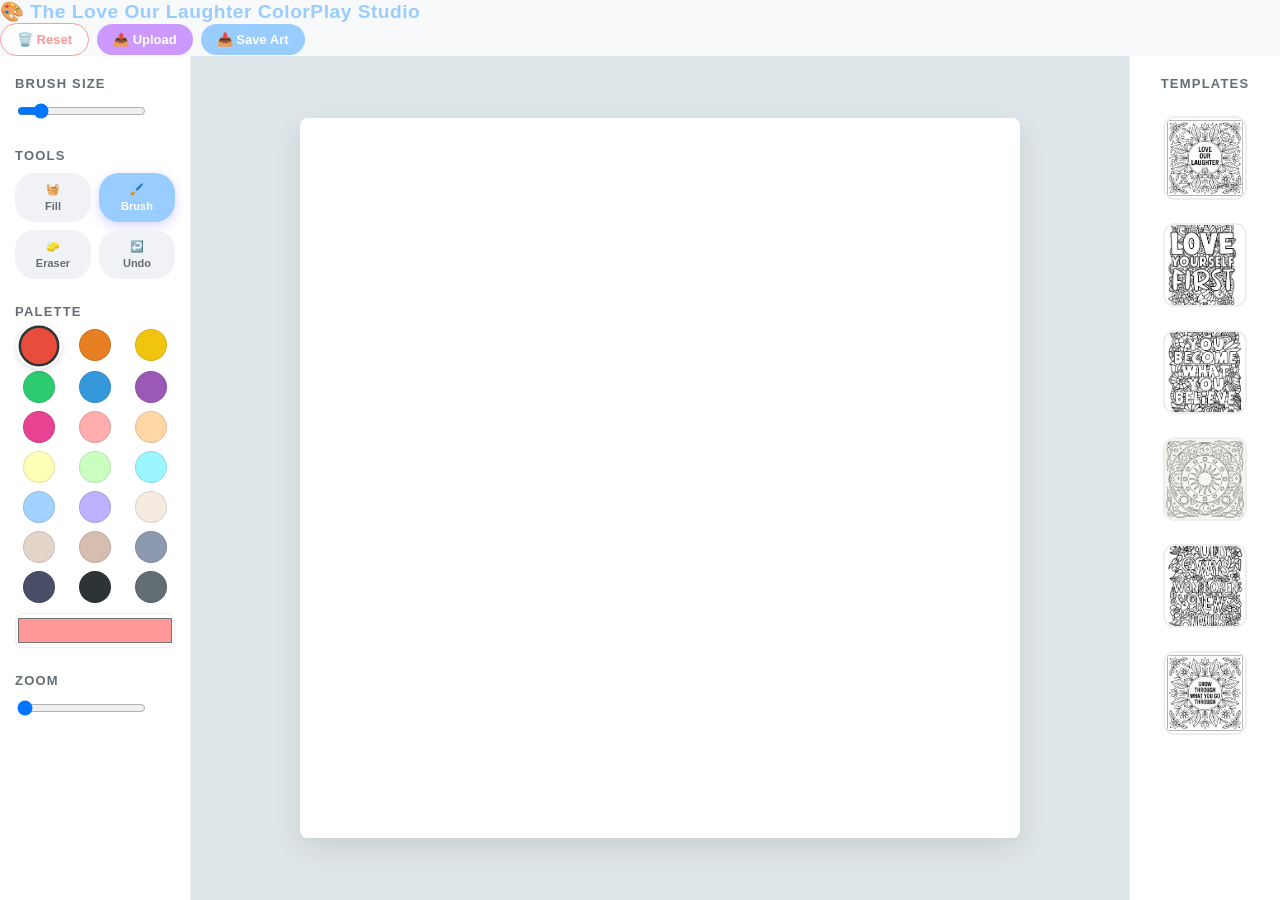
==== index.html @ bc1861d8 "Rename colourplay.html to index.html" ====
<!DOCTYPE html>
<html lang="en">
<head>
    <meta charset="UTF-8">
    <meta name="viewport" content="width=device-width, initial-scale=1.0">
    <title>ColourPlay Studio | A Quiet Little Colouring Corner</title>
    <style>
        :root { 
            /* Main Branding */
            --primary: #99ccff; /* Very light blue */
            --accent: #cc99ff;  /* Very light violet */
            --bg: #f7f9fb;      /* Light grayish blue */
                   
            /* UI Surfaces */
            --surface: #ffffff; /* White */
            --border: #eeeeee; /* Very light gray */
        
            /* Text Hierarchy */
            --text-main: #2d3436; /* Dark Charcoal */
            --text-muted: #636e72; /* Mid Charcoal */
            --text-light: #b2bec3; /* Grey */
        
            /* Functional */
            --success: #99ccff; /* Very Light Blue */
            --danger: #ff9999;  /* Light Salmon Pink */ 
            --warning: #ffcc99;   /* Very Light Orange */
        }

        /* OVERLAY STYLES */
        .overlay {
            position: fixed;
            top: 0;
            left: 0;
            width: 100%;
            height: 100%;
            background: rgba(247, 249, 251, 0.98); /* Matches your --bg color but mostly solid */
            display: flex;
            justify-content: center;
            align-items: center;
            z-index: 2000; /* High z-index to stay on top */
            transition: opacity 0.5s ease;
        }
        
        .overlay-content {
            text-align: center;
            max-width: 600px;
            padding: 40px;
        }
        
        .overlay h1 {
            font-family: 'Georgia', serif;
            font-size: 3rem;
            color: #2d3436;
            margin: 20px 0;
            font-weight: 400;
        }
        
        .italic-text {
            font-style: italic;
            color: #e77f67; /* The salmon/red color from your screenshot */
        }
        
        .subtitle {
            letter-spacing: 3px;
            font-size: 12px;
            color: var(--text-light);
        }
        
        .description {
            color: var(--text-muted);
            line-height: 1.6;
            margin-bottom: 30px;
        }
        
        .btn-start {
            background: #2d3436;
            color: white;
            padding: 15px 40px;
            border-radius: 30px;
            font-size: 16px;
            border: none;
            cursor: pointer;
            transition: transform 0.2s;
        }
        
        .btn-start:hover {
            transform: scale(1.05);
        }

        body { 
            font-family: 'Segoe UI', Tahoma, Geneva, Verdana, sans-serif; 
            background: var(--bg); 
            margin: 0; 
            height: 100vh; 
            display: flex; 
            flex-direction: column; 
            overflow: hidden; 
            color: var(--text-main);
        }

        /* OVERLAY */
        <div id="welcome-overlay" class="overlay">
            <div class="overlay-content">
                <p class="subtitle">A QUIET LITTLE COLOURING BOOK</p>
                <h1>Colour your way <br><span class="italic-text">in the margins</span> of the day.</h1>
                <p class="description">Upload line art, pick up a brush, and make something small and beautiful. No downloads, no clutter — just the page and the colours.</p>
                <button class="btn-start" onclick="closeOverlay()">Get started</button>
            </div>
        </div>
        
        /* HEADER */
        .top-header { 
            width: 100%; 
            background: var(--surface); 
            border-bottom: 1px solid var(--border); 
            padding: 10px 25px; 
            box-shadow: 0 2px 10px rgba(0,0,0,0.05); 
            display: flex; 
            justify-content: space-between; 
            align-items: center;
            z-index: 10;
            box-sizing: border-box;
        }
        .header-logo { font-weight: 600; color: var(--primary); font-size: 1.2rem; letter-spacing: 0.5px; }

        /* MAIN LAYOUT */
        .main-container { display: flex; flex: 1; overflow: hidden; }

        /* SIDEBARS */
        .sidebar {
            width: 160px; /* Slightly wider to accommodate button text */
            background: var(--surface);
            border-right: 1px solid var(--border);
            display: flex;
            flex-direction: column;
            padding: 20px 15px;
            gap: 25px;
            overflow-y: auto;
        }

        .right-sidebar {
            width: 130px;
            background: var(--surface);
            border-left: 1px solid var(--border);
            display: flex;
            flex-direction: column;
            padding: 20px 10px;
            gap: 15px;
            align-items: center;
            overflow-y: auto;
        }

        /* PALETTE GRID */
        #palette { 
            display: grid; 
            grid-template-columns: repeat(3, 1fr); 
            gap: 8px; 
            justify-items: center; 
            margin: 10px 0;
        }
        
        .swatch { 
            width: 30px; 
            height: 30px; 
            border-radius: 50%; 
            cursor: pointer; 
            border: 1px solid rgba(0,0,0,0.1);
            transition: all 0.2s ease;
        }
        
        .swatch:hover { transform: scale(1.1); }
        .swatch.active { 
            transform: scale(1.2); 
            border: 2px solid var(--text-main);
            box-shadow: 0 0 0 2px white, 0 2px 8px rgba(0,0,0,0.2);
        }
        
        /* CANVAS AREA */
        .canvas-area {
            flex: 1;
            display: flex;
            align-items: center;
            justify-content: center;
            padding: 20px;
            background: #dfe6e9;
            overflow: auto;
        }
        .canvas-container { 
            background: white; 
            border-radius: 8px; 
            box-shadow: 0 10px 30px rgba(0,0,0,0.1); 
            line-height: 0;
        }
        canvas { 
            max-width: 100%; 
            max-height: 80vh; 
            border-radius: 8px; 
            touch-action: none;
            cursor: crosshair;
        }

        /* BUTTON STYLING */
        .btn-group { display: flex; gap: 8px; align-items: center; }

        button { 
            padding: 8px 16px; 
            border-radius: 20px; 
            border: none; 
            background: #f1f2f6; 
            cursor: pointer; 
            font-weight: 600; 
            font-size: 13px;
            color: var(--text-muted);
            transition: all 0.2s ease;
            display: flex;
            align-items: center;
            justify-content: center;
            gap: 5px;
        }
        button:hover { background: #e1e2e6; transform: translateY(-1px); }
        
        .sidebar button { 
            width: 100%; 
            padding: 10px 5px; 
            display: flex; 
            flex-direction: column; /* Stack emoji over text */
            align-items: center; 
            gap: 4px;
            font-size: 11px; /* Slightly smaller text for the grid */
        }
        
        /* Make the Undo button span both columns if you want it wider, 
           or leave it as is to keep it small! */
        .btn-undo { grid-column: span 1; }

        .tool-active { 
            background: var(--primary) !important; 
            color: white !important; 
            box-shadow: 0 4px 12px rgba(163, 153, 255, 0.4); /* Matches your Lavender-Blue */
        }
        
        .btn-save { background: var(--success); color: white; }
        .btn-upload { background: var(--accent); color: white; }
        .btn-reset { 
            background: #fff; 
            color: var(--danger); 
            border: 1px solid var(--danger); 
        }

        .btn-reset:hover { 
            background: var(--danger); 
            color: white; 
        }

        /* GALLERY */
        /* Updated Labels for better readability */
        .slider-label, .gallery-title { 
            font-size: 13px; /* Increased from 11px */
            font-weight: 700; 
            color: var(--text-muted); /* Using a slightly darker gray for better contrast */
            text-transform: uppercase; 
            letter-spacing: 1.2px; 
            margin-bottom: 10px; 
            display: block; 
        }

        /* GALLERY ITEM STYLING */
        .gallery-item { 
            width: 80px;      /* Slightly smaller to fit the sidebar better */
            height: 80px; 
            border-radius: 12px; 
            cursor: pointer; 
            border: 2px solid var(--border); 
            object-fit: cover;
            background: white;
            transition: all 0.3s ease;
            margin-bottom: 8px; /* Spacing so they don't touch */
        }
        
        .gallery-item:hover { 
            border-color: var(--primary); 
            transform: scale(1.08); 
            box-shadow: 0 4px 12px rgba(0,0,0,0.1);
        }
        
        /* Updated Tool Grid */
        .tool-grid { 
            display: grid; 
            grid-template-columns: repeat(2, 1fr); 
            gap: 8px; 
            width: 100%; 
        }
    </style>
</head>
<body>

    <div class="top-header">
        <div class="header-logo">🎨 The Love Our Laughter ColorPlay Studio</div>
        <div class="btn-group">
            <button class="btn-reset" onclick="resetCanvas()">🗑️ Reset</button>
            <input type="file" id="upload" accept="image/*" style="display:none">
            <button class="btn-upload" onclick="document.getElementById('upload').click()">📤 Upload</button>
            <button class="btn-save" onclick="downloadImage()">📥 Save Art</button>
        </div>
    </div>

    <div class="main-container">
        <div class="sidebar">
            <div class="tool-section">
                <span class="slider-label">Brush Size</span>
                <input type="range" id="brushSize" min="1" max="50" value="8">
            </div>
            
            <div class="tool-section">
                <span class="slider-label">Tools</span>
                <div class="tool-grid">
                    <button id="btn-fill" onclick="setTool('fill')"><span>🧺</span> Fill</button>
                    <button id="btn-brush" class="tool-active" onclick="setTool('brush')"><span>🖌️</span> Brush</button>
                    <button id="btn-erase" onclick="setTool('erase')"><span>🧽</span> Eraser</button>
                    <button class="btn-undo" onclick="undo()"><span>↩️</span> Undo</button>
                </div>
            </div>
            
            <div class="tool-section">
                <span class="slider-label">Palette</span>
                <div id="palette"></div>
                <input type="color" id="customColor" value="#ff9999" style="width:100%; height:35px; border-radius:8px; border:1px solid var(--border); background:none; cursor:pointer; padding: 0;">
            </div>

                    <div class="tool-section">
            <span class="slider-label">Zoom</span>
            <input type="range" id="zoomLevel" min="1" max="4" step="0.1" value="1">
        </div>
            
        </div>



        <div class="canvas-area">
            <div class="canvas-container">
                <canvas id="paintCanvas" width="800" height="800"></canvas>
            </div>
        </div>

        <div class="right-sidebar">
            <div class="gallery-title">Templates</div>
            <img class="gallery-item" src="images/LOL.PNG" onclick="loadTemplate(this.src)" alt="Template">
            <img class="gallery-item" src="images/LoveYourself.png" onclick="loadTemplate(this.src)" alt="Template">
            <img class="gallery-item" src="images/Believe.png" onclick="loadTemplate(this.src)" alt="Template">
            <img class="gallery-item" src="images/Celestial.PNG" onclick="loadTemplate(this.src)" alt="Template">
            <img class="gallery-item" src="images/OldWays.png" onclick="loadTemplate(this.src)" alt="Template">
            <img class="gallery-item" src="images/Grow.PNG" onclick="loadTemplate(this.src)" alt="Template">
        </div>
    </div>

    <script>

        function closeOverlay() {
        const overlay = document.getElementById('welcome-overlay');
        overlay.style.opacity = '0';
        setTimeout(() => {
            overlay.style.display = 'none';
        }, 500); // Waits for the fade-out transition to finish
        }
        
        const canvas = document.getElementById('paintCanvas');
        const ctx = canvas.getContext('2d', { willReadFrequently: true });
        const brushSlider = document.getElementById('brushSize');
        
        let currentColor = '#e74c3c';
        let currentTool = 'brush';
        let history = [];
        let isDrawing = false;

        // Initialize Canvas
        ctx.fillStyle = 'white';
        ctx.fillRect(0, 0, canvas.width, canvas.height);

        const colors = [
            '#e74c3c', '#e67e22', '#f1c40f', '#2ecc71', '#3498db', '#9b59b6', '#e84393',
            '#ffadad', '#ffd6a5', '#fdffb6', '#caffbf', '#9bf6ff', '#a2d2ff', '#bdb2ff',
            '#f5ebe0', '#e3d5ca', '#d5bdaf', '#8d99ae', '#4a4e69', '#2d3436', '#636e72'
        ];
        
        const palette = document.getElementById('palette');
        colors.forEach(c => {
            const div = document.createElement('div');
            div.className = 'swatch' + (c === currentColor ? ' active' : '');
            div.style.backgroundColor = c;
            div.onclick = () => selectColor(c, div);
            palette.appendChild(div);
        });

        const zoomSlider = document.getElementById('zoomLevel');
zoomSlider.oninput = (e) => {
    const scale = e.target.value;
    canvas.style.transformOrigin = '0 0'; // Zoom from top-left
    canvas.style.transform = `scale(${scale})`;
    
    // Adjust the container to handle the new "visual" size
    canvas.parentElement.style.width = (canvas.width * scale) + 'px';
    canvas.parentElement.style.height = (canvas.height * scale) + 'px';
};

        function selectColor(color, element) {
            currentColor = color;
            document.querySelectorAll('.swatch').forEach(s => s.classList.remove('active'));
            if(element) element.classList.add('active');
            document.getElementById('customColor').value = color;
        }

        document.getElementById('customColor').oninput = (e) => selectColor(e.target.value);

        function setTool(tool) {
            currentTool = tool;
            document.querySelectorAll('.tool-section button').forEach(b => b.classList.remove('tool-active'));
            document.getElementById(`btn-${tool}`).classList.add('tool-active');
            
            if(tool === 'erase') canvas.style.cursor = 'help';
            else if(tool === 'fill') canvas.style.cursor = 'cell';
            else canvas.style.cursor = 'crosshair';
        }

        function saveState() {
            if (history.length > 15) history.shift();
            history.push(ctx.getImageData(0, 0, canvas.width, canvas.height));
        }

        function undo() {
            if (history.length > 0) {
                ctx.putImageData(history.pop(), 0, 0);
            }
        }

        function resetCanvas() {
            // This pops up a standard browser warning box
            const confirmReset = confirm("Are you sure you want to clear your masterpiece? This cannot be undone!");
            
            if (confirmReset) {
                saveState(); // Keeps a backup in your undo history just in case!
                ctx.fillStyle = 'white';
                ctx.fillRect(0, 0, canvas.width, canvas.height);
            }
        }
        function getMousePos(e) {
            const rect = canvas.getBoundingClientRect();
            const clientX = e.touches ? e.touches[0].clientX : e.clientX;
            const clientY = e.touches ? e.touches[0].clientY : e.clientY;
            return {
                x: (clientX - rect.left) * (canvas.width / rect.width),
                y: (clientY - rect.top) * (canvas.height / rect.height)
            };
        }

        function startDrawing(e) {
            saveState();
            const pos = getMousePos(e);
            if (currentTool === 'fill') {
                floodFill(Math.floor(pos.x), Math.floor(pos.y), currentColor);
            } else {
                isDrawing = true;
                draw(e);
            }
        }

        function draw(e) {
            if (!isDrawing) return;
            const pos = getMousePos(e);
            ctx.lineWidth = brushSlider.value;
            ctx.lineCap = 'round';
            ctx.lineJoin = 'round';

            if (currentTool === 'erase') {
                ctx.globalCompositeOperation = 'destination-out';
            } else {
                ctx.globalCompositeOperation = 'source-over'; // Changed to source-over for cleaner colors
                ctx.strokeStyle = currentColor;
            }

            ctx.lineTo(pos.x, pos.y);
            ctx.stroke();
            ctx.beginPath();
            ctx.moveTo(pos.x, pos.y);
        }

        function stopDrawing() {
            isDrawing = false;
            ctx.beginPath();
        }

        canvas.addEventListener('mousedown', startDrawing);
        canvas.addEventListener('mousemove', draw);
        window.addEventListener('mouseup', stopDrawing);
        canvas.addEventListener('touchstart', (e) => { e.preventDefault(); startDrawing(e); });
        canvas.addEventListener('touchmove', (e) => { e.preventDefault(); draw(e); });
        canvas.addEventListener('touchend', stopDrawing);

        function loadTemplate(src) {
            saveState();
            const img = new Image();
            img.crossOrigin = "anonymous"; 
            img.onload = () => {
                ctx.globalCompositeOperation = 'source-over';
                const ratio = Math.min(canvas.width / img.width, canvas.height / img.height);
                const x = (canvas.width - img.width * ratio) / 2;
                const y = (canvas.height - img.height * ratio) / 2;
                ctx.clearRect(0, 0, canvas.width, canvas.height);
                ctx.fillStyle = 'white';
                ctx.fillRect(0,0, canvas.width, canvas.height);
                ctx.drawImage(img, x, y, img.width * ratio, img.height * ratio);
            };
            img.src = src;
        }

        function floodFill(startX, startY, fillHex) {
            const imageData = ctx.getImageData(0, 0, canvas.width, canvas.height);
            const width = imageData.width;
            const height = imageData.height;
            const data = imageData.data;
            const fillColor = hexToRgb(fillHex);
            const targetColor = getPixel(imageData, startX, startY);
            if (colorsMatch(targetColor, [fillColor.r, fillColor.g, fillColor.b, 255], 2)) return;
            const stack = [[startX, startY]];
            const visited = new Uint8Array(width * height);
            while (stack.length > 0) {
                const [x, y] = stack.pop();
                if (x < 0 || x >= width || y < 0 || y >= height) continue;
                const pos = y * width + x;
                if (visited[pos]) continue;
                if (colorsMatch(getPixel(imageData, x, y), targetColor, 80)) {
                    const offset = pos * 4;
                    data[offset] = fillColor.r;
                    data[offset + 1] = fillColor.g;
                    data[offset + 2] = fillColor.b;
                    data[offset + 3] = 255;
                    visited[pos] = 1;
                    stack.push([x + 1, y], [x - 1, y], [x, y + 1], [x, y - 1]);
                }
            }
            ctx.putImageData(imageData, 0, 0);
        }

        function getPixel(imageData, x, y) {
            const index = (y * imageData.width + x) * 4;
            return [imageData.data[index], imageData.data[index + 1], imageData.data[index + 2], imageData.data[index + 3]];
        }

        function colorsMatch(c1, c2, tolerance) {
            return Math.abs(c1[0] - c2[0]) <= tolerance && Math.abs(c1[1] - c2[1]) <= tolerance && Math.abs(c1[2] - c2[2]) <= tolerance;
        }

        function hexToRgb(hex) {
            const result = /^#?([a-f\d]{2})([a-f\d]{2})([a-f\d]{2})$/i.exec(hex);
            return result ? { r: parseInt(result[1], 16), g: parseInt(result[2], 16), b: parseInt(result[3], 16) } : null;
        }

        function downloadImage() {
            const link = document.createElement('a');
            link.download = 'my-masterpiece.png';
            link.href = canvas.toDataURL('image/png');
            link.click();
        }
    </script>
</body>
</html>
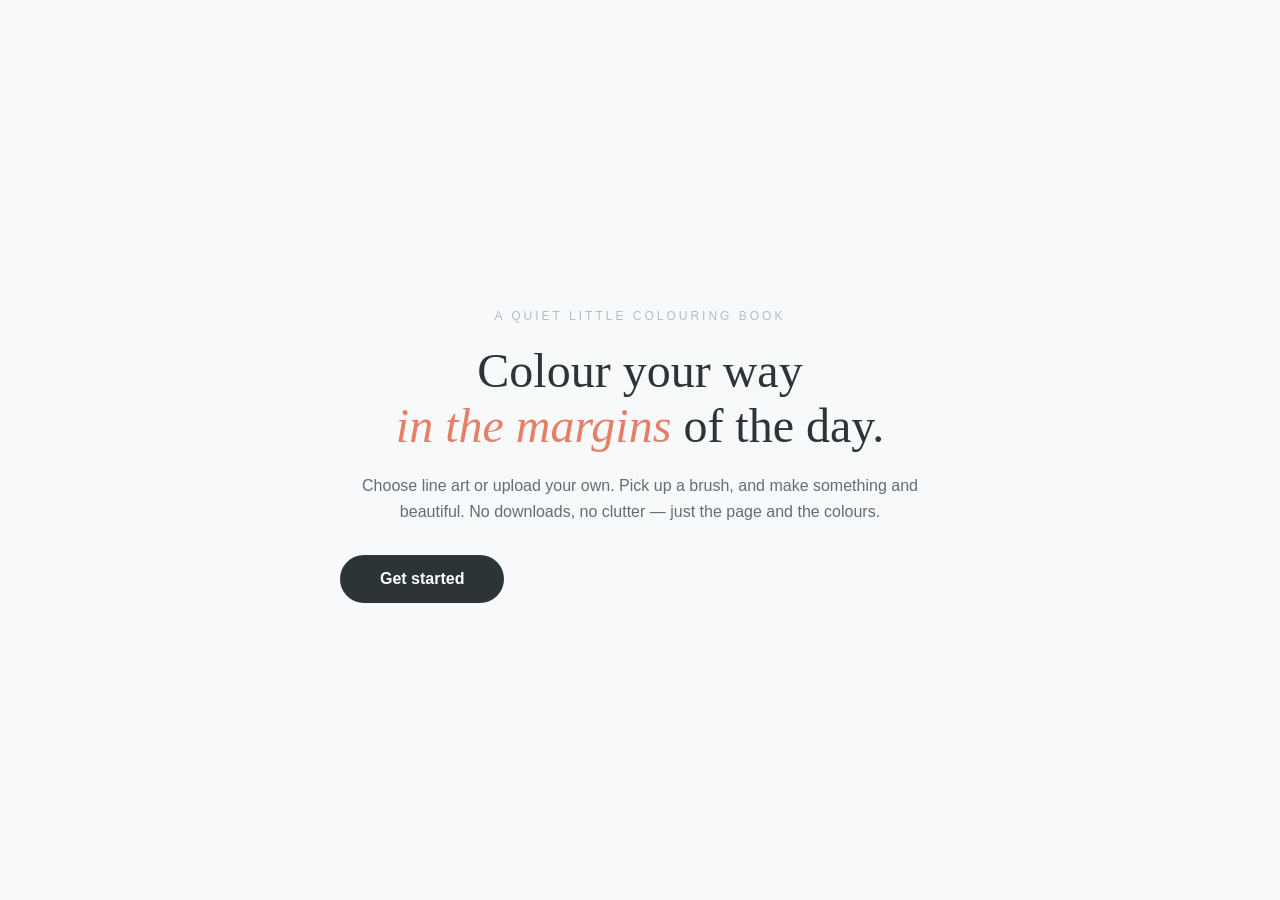
==== commit c381d6df: "Update index.html" ====
--- a/index.html
+++ b/index.html
@@ -31,13 +31,13 @@
             position: fixed;
             top: 0;
             left: 0;
-            width: 100%;
-            height: 100%;
-            background: rgba(247, 249, 251, 0.98); /* Matches your --bg color but mostly solid */
+            width: 100vw;
+            height: 100vh;
+            background: #f7f9fb; /* Matches your --bg color */
             display: flex;
             justify-content: center;
             align-items: center;
-            z-index: 2000; /* High z-index to stay on top */
+            z-index: 9999; /* Higher than everything else */
             transition: opacity 0.5s ease;
         }
         
@@ -45,8 +45,14 @@
             text-align: center;
             max-width: 600px;
             padding: 40px;
-        }
-        
+            animation: fadeIn 1s ease-in;
+        }
+        
+        @keyframes fadeIn {
+            from { opacity: 0; transform: translateY(10px); }
+            to { opacity: 1; transform: translateY(0); }
+        }
+                
         .overlay h1 {
             font-family: 'Georgia', serif;
             font-size: 3rem;
@@ -97,16 +103,6 @@
             overflow: hidden; 
             color: var(--text-main);
         }
-
-        /* OVERLAY */
-        <div id="welcome-overlay" class="overlay">
-            <div class="overlay-content">
-                <p class="subtitle">A QUIET LITTLE COLOURING BOOK</p>
-                <h1>Colour your way <br><span class="italic-text">in the margins</span> of the day.</h1>
-                <p class="description">Upload line art, pick up a brush, and make something small and beautiful. No downloads, no clutter — just the page and the colours.</p>
-                <button class="btn-start" onclick="closeOverlay()">Get started</button>
-            </div>
-        </div>
         
         /* HEADER */
         .top-header { 
@@ -293,6 +289,15 @@
     </style>
 </head>
 <body>
+    /* OVERLAY */
+        <div id="welcome-overlay" class="overlay">
+            <div class="overlay-content">
+                <p class="subtitle">A QUIET LITTLE COLOURING BOOK</p>
+                <h1>Colour your way <br><span class="italic-text">in the margins</span> of the day.</h1>
+                <p class="description">Choose line art or upload your own. Pick up a brush, and make something and beautiful. No downloads, no clutter — just the page and the colours.</p>
+                <button class="btn-start" onclick="closeOverlay()">Get started</button>
+            </div>
+        </div>
 
     <div class="top-header">
         <div class="header-logo">🎨 The Love Our Laughter ColorPlay Studio</div>
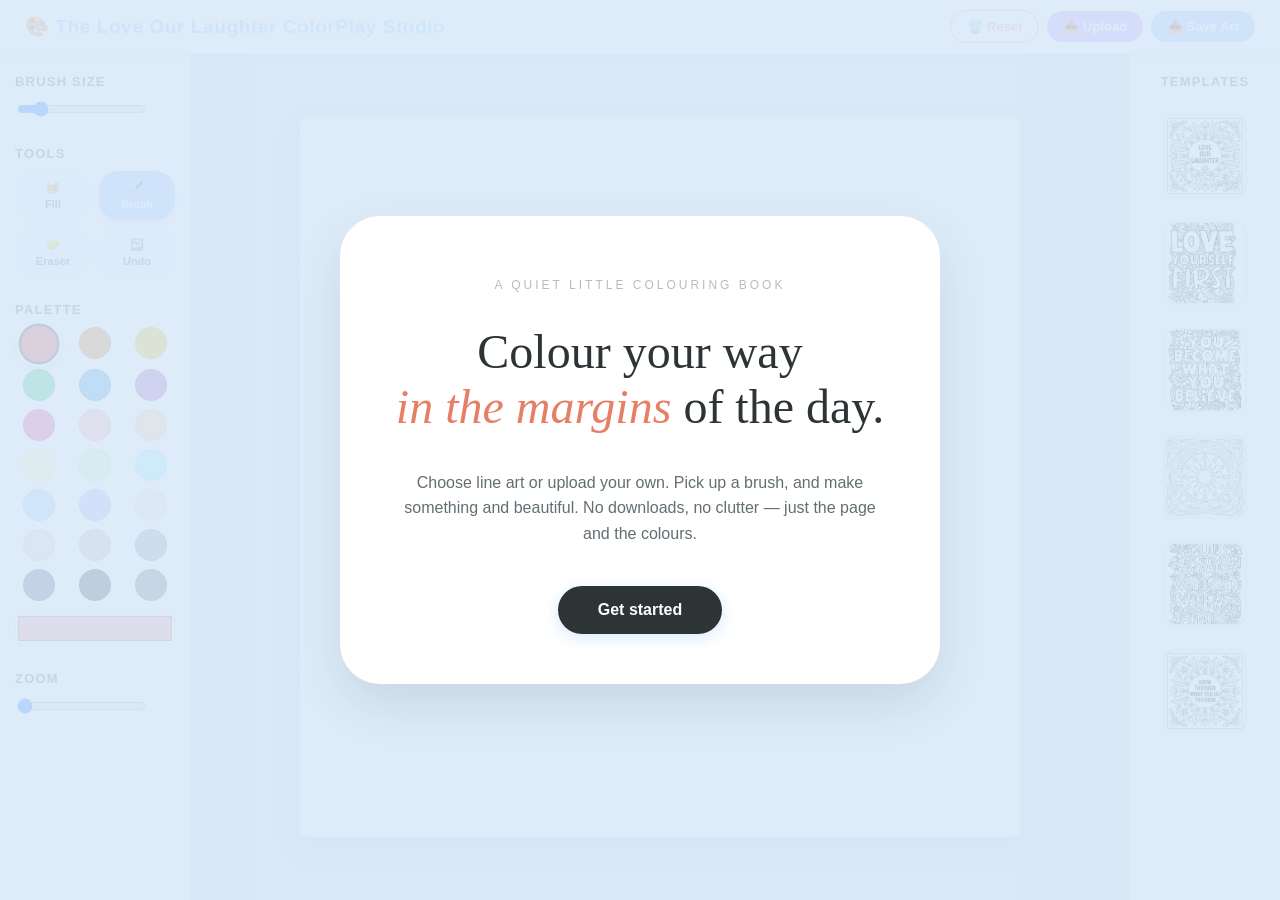
==== commit a440f232: "Update index.html" ====
--- a/index.html
+++ b/index.html
@@ -27,31 +27,56 @@
         }
 
         /* OVERLAY STYLES */
-        .overlay {
-            position: fixed;
-            top: 0;
-            left: 0;
-            width: 100vw;
-            height: 100vh;
-            background: #f7f9fb; /* Matches your --bg color */
-            display: flex;
-            justify-content: center;
-            align-items: center;
-            z-index: 9999; /* Higher than everything else */
-            transition: opacity 0.5s ease;
-        }
-        
-        .overlay-content {
-            text-align: center;
-            max-width: 600px;
-            padding: 40px;
-            animation: fadeIn 1s ease-in;
-        }
-        
-        @keyframes fadeIn {
-            from { opacity: 0; transform: translateY(10px); }
-            to { opacity: 1; transform: translateY(0); }
-        }
+.overlay {
+    position: fixed;
+    top: 0;
+    left: 0;
+    width: 100%;
+    height: 100%;
+    /* This makes the background a semi-transparent version of your theme blue */
+    background: rgba(217, 233, 249, 0.85); 
+    display: flex;
+    justify-content: center;
+    align-items: center;
+    z-index: 9999;
+    transition: opacity 0.5s ease, visibility 0.5s ease;
+}
+
+.overlay-content {
+    background: white;
+    text-align: center;
+    max-width: 500px; /* Slimmer for a "pop-up" feel */
+    padding: 50px;
+    border-radius: 40px; /* Soft, rounded corners */
+    box-shadow: 0 20px 50px rgba(0,0,0,0.1); /* Floating effect */
+    animation: fadeIn 0.8s ease-out;
+    
+    /* Center the button and elements inside */
+    display: flex;
+    flex-direction: column;
+    align-items: center; 
+}
+
+/* THEMED START BUTTON */
+.btn-start {
+    background: var(--primary); /* Uses your light blue theme color */
+    color: white;
+    padding: 16px 45px;
+    border-radius: 30px;
+    font-size: 16px;
+    font-weight: 600;
+    border: none;
+    cursor: pointer;
+    transition: all 0.3s ease;
+    box-shadow: 0 4px 15px rgba(153, 204, 255, 0.4);
+    margin-top: 10px;
+}
+
+.btn-start:hover {
+    transform: translateY(-2px);
+    box-shadow: 0 6px 20px rgba(153, 204, 255, 0.6);
+    filter: brightness(1.05);
+}
                 
         .overlay h1 {
             font-family: 'Georgia', serif;
@@ -288,8 +313,8 @@
         }
     </style>
 </head>
+    
 <body>
-    /* OVERLAY */
         <div id="welcome-overlay" class="overlay">
             <div class="overlay-content">
                 <p class="subtitle">A QUIET LITTLE COLOURING BOOK</p>
@@ -361,12 +386,17 @@
     <script>
 
         function closeOverlay() {
-        const overlay = document.getElementById('welcome-overlay');
-        overlay.style.opacity = '0';
-        setTimeout(() => {
-            overlay.style.display = 'none';
-        }, 500); // Waits for the fade-out transition to finish
-        }
+    const overlay = document.getElementById('welcome-overlay');
+    
+    // 1. Start the fade out
+    overlay.style.opacity = '0';
+    overlay.style.visibility = 'hidden';
+    
+    // 2. Completely remove it from the layout after the fade
+    setTimeout(() => {
+        overlay.style.display = 'none';
+    }, 500); 
+}
         
         const canvas = document.getElementById('paintCanvas');
         const ctx = canvas.getContext('2d', { willReadFrequently: true });
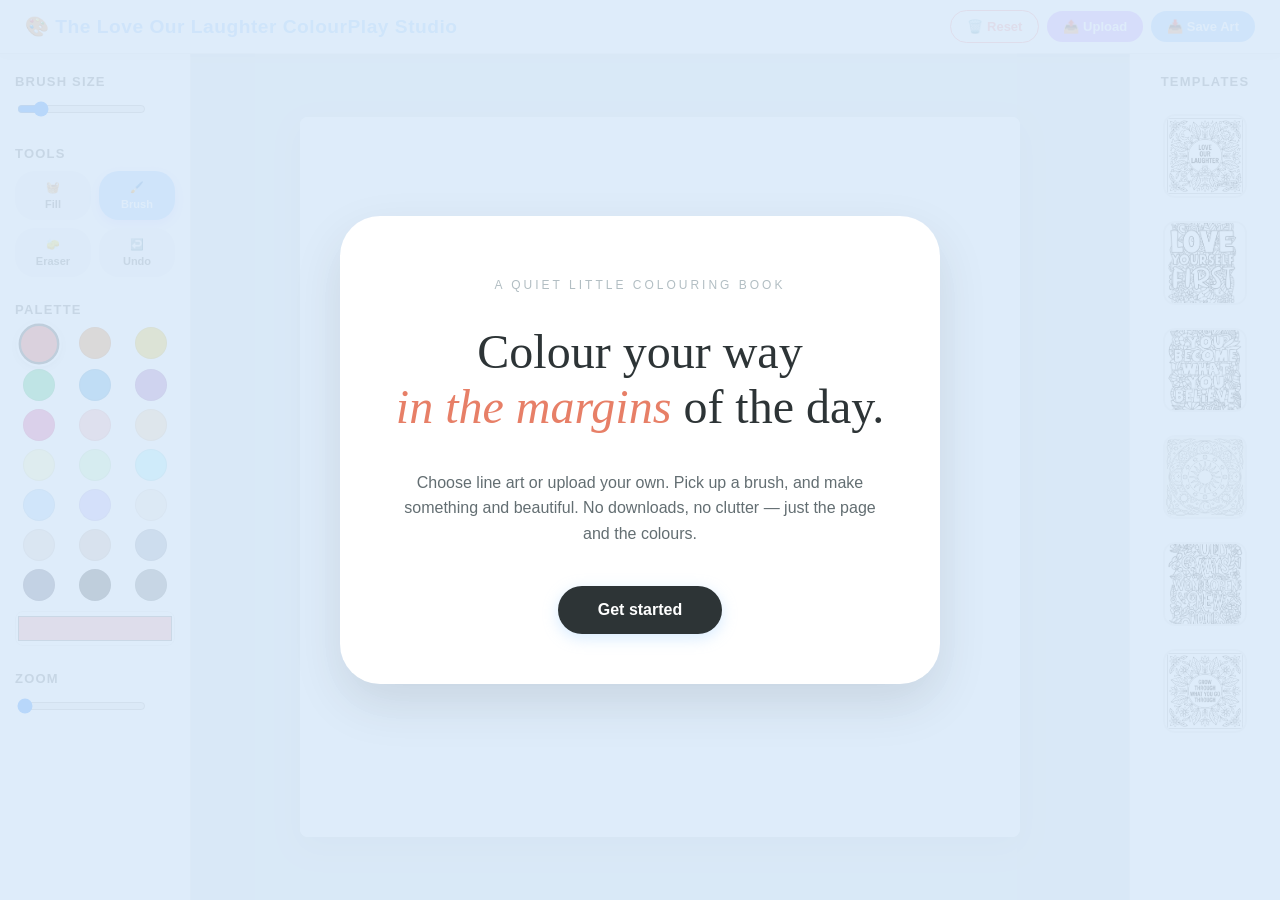
==== commit 1f2da1ad: "Update index.html" ====
--- a/index.html
+++ b/index.html
@@ -325,7 +325,7 @@
         </div>
 
     <div class="top-header">
-        <div class="header-logo">🎨 The Love Our Laughter ColorPlay Studio</div>
+        <div class="header-logo">🎨 The Love Our Laughter ColourPlay Studio</div>
         <div class="btn-group">
             <button class="btn-reset" onclick="resetCanvas()">🗑️ Reset</button>
             <input type="file" id="upload" accept="image/*" style="display:none">
@@ -427,16 +427,31 @@
         });
 
         const zoomSlider = document.getElementById('zoomLevel');
-zoomSlider.oninput = (e) => {
-    const scale = e.target.value;
-    canvas.style.transformOrigin = '0 0'; // Zoom from top-left
-    canvas.style.transform = `scale(${scale})`;
-    
-    // Adjust the container to handle the new "visual" size
-    canvas.parentElement.style.width = (canvas.width * scale) + 'px';
-    canvas.parentElement.style.height = (canvas.height * scale) + 'px';
-};
-
+            zoomSlider.oninput = (e) => {
+                const scale = e.target.value;
+                canvas.style.transformOrigin = '0 0'; // Zoom from top-left
+                canvas.style.transform = `scale(${scale})`;
+                
+                // Adjust the container to handle the new "visual" size
+                canvas.parentElement.style.width = (canvas.width * scale) + 'px';
+                canvas.parentElement.style.height = (canvas.height * scale) + 'px';
+            };
+
+        // This "listens" for when you actually select a file
+        document.getElementById('upload').onchange = function(e) {
+            const reader = new FileReader();
+            
+            reader.onload = function(event) {
+                // We reuse your existing loadTemplate logic to keep things clean!
+                loadTemplate(event.target.result);
+            };
+            
+            // Read the file you just picked
+            if (e.target.files[0]) {
+                reader.readAsDataURL(e.target.files[0]);
+            }
+        };
+                
         function selectColor(color, element) {
             currentColor = color;
             document.querySelectorAll('.swatch').forEach(s => s.classList.remove('active'));
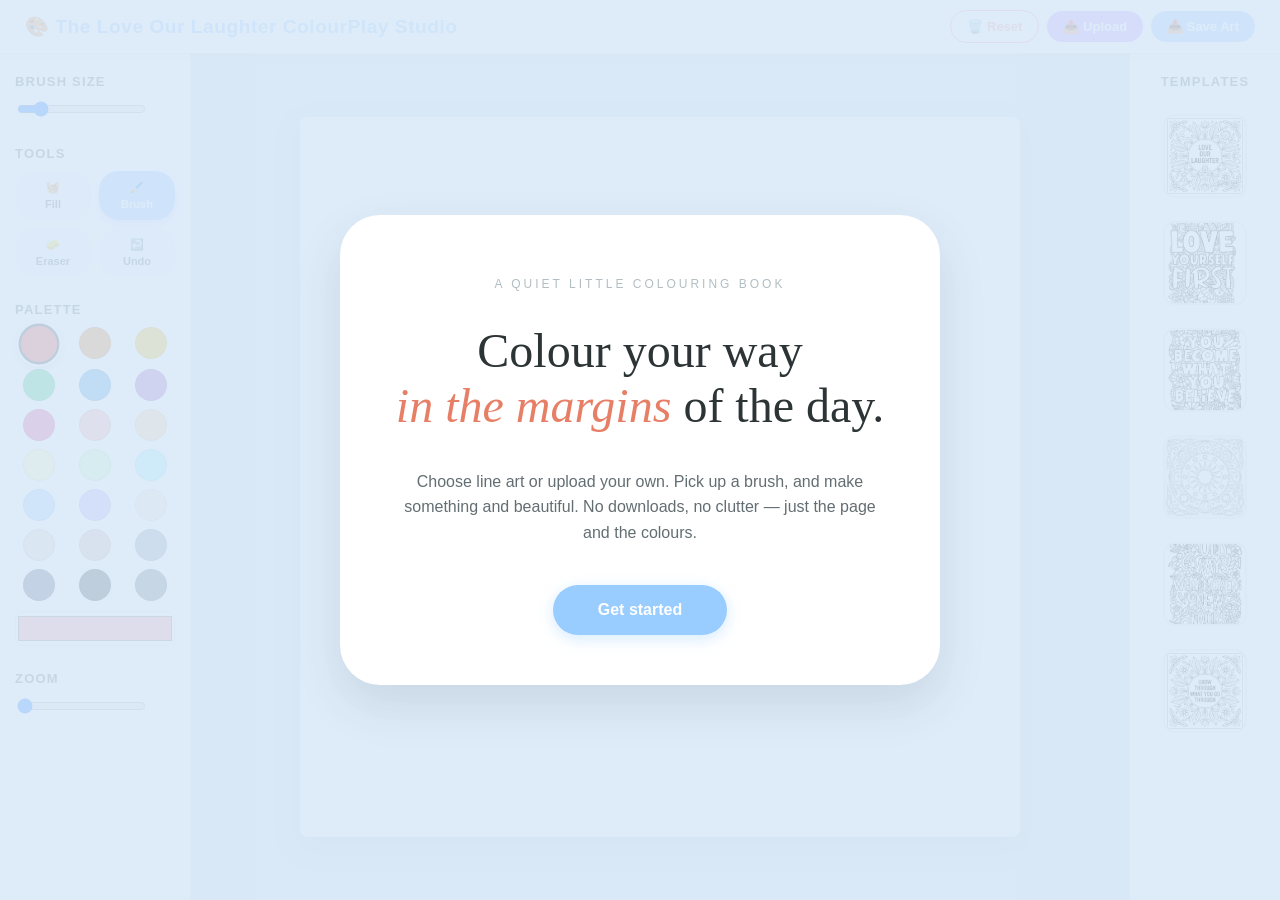
==== commit 639c6d21: "Update index.html" ====
--- a/index.html
+++ b/index.html
@@ -103,6 +103,7 @@
             margin-bottom: 30px;
         }
         
+      /* UNSURE IF CODE NEEDED 
         .btn-start {
             background: #2d3436;
             color: white;
@@ -116,7 +117,7 @@
         
         .btn-start:hover {
             transform: scale(1.05);
-        }
+        } */
 
         body { 
             font-family: 'Segoe UI', Tahoma, Geneva, Verdana, sans-serif; 
@@ -546,21 +547,27 @@
         canvas.addEventListener('touchend', stopDrawing);
 
         function loadTemplate(src) {
-            saveState();
-            const img = new Image();
-            img.crossOrigin = "anonymous"; 
-            img.onload = () => {
-                ctx.globalCompositeOperation = 'source-over';
-                const ratio = Math.min(canvas.width / img.width, canvas.height / img.height);
-                const x = (canvas.width - img.width * ratio) / 2;
-                const y = (canvas.height - img.height * ratio) / 2;
-                ctx.clearRect(0, 0, canvas.width, canvas.height);
-                ctx.fillStyle = 'white';
-                ctx.fillRect(0,0, canvas.width, canvas.height);
-                ctx.drawImage(img, x, y, img.width * ratio, img.height * ratio);
-            };
-            img.src = src;
-        }
+    saveState();
+    const img = new Image();
+    
+    // 1. Set security rule first
+    img.crossOrigin = "anonymous"; 
+    
+    // 2. Define what happens when it loads
+    img.onload = () => {
+        ctx.globalCompositeOperation = 'source-over';
+        const ratio = Math.min(canvas.width / img.width, canvas.height / img.height);
+        const x = (canvas.width - img.width * ratio) / 2;
+        const y = (canvas.height - img.height * ratio) / 2;
+        ctx.clearRect(0, 0, canvas.width, canvas.height);
+        ctx.fillStyle = 'white';
+        ctx.fillRect(0,0, canvas.width, canvas.height);
+        ctx.drawImage(img, x, y, img.width * ratio, img.height * ratio);
+    };
+    
+    // 3. FINALLY set the src (this triggers the load)
+    img.src = src; 
+}
 
         function floodFill(startX, startY, fillHex) {
             const imageData = ctx.getImageData(0, 0, canvas.width, canvas.height);
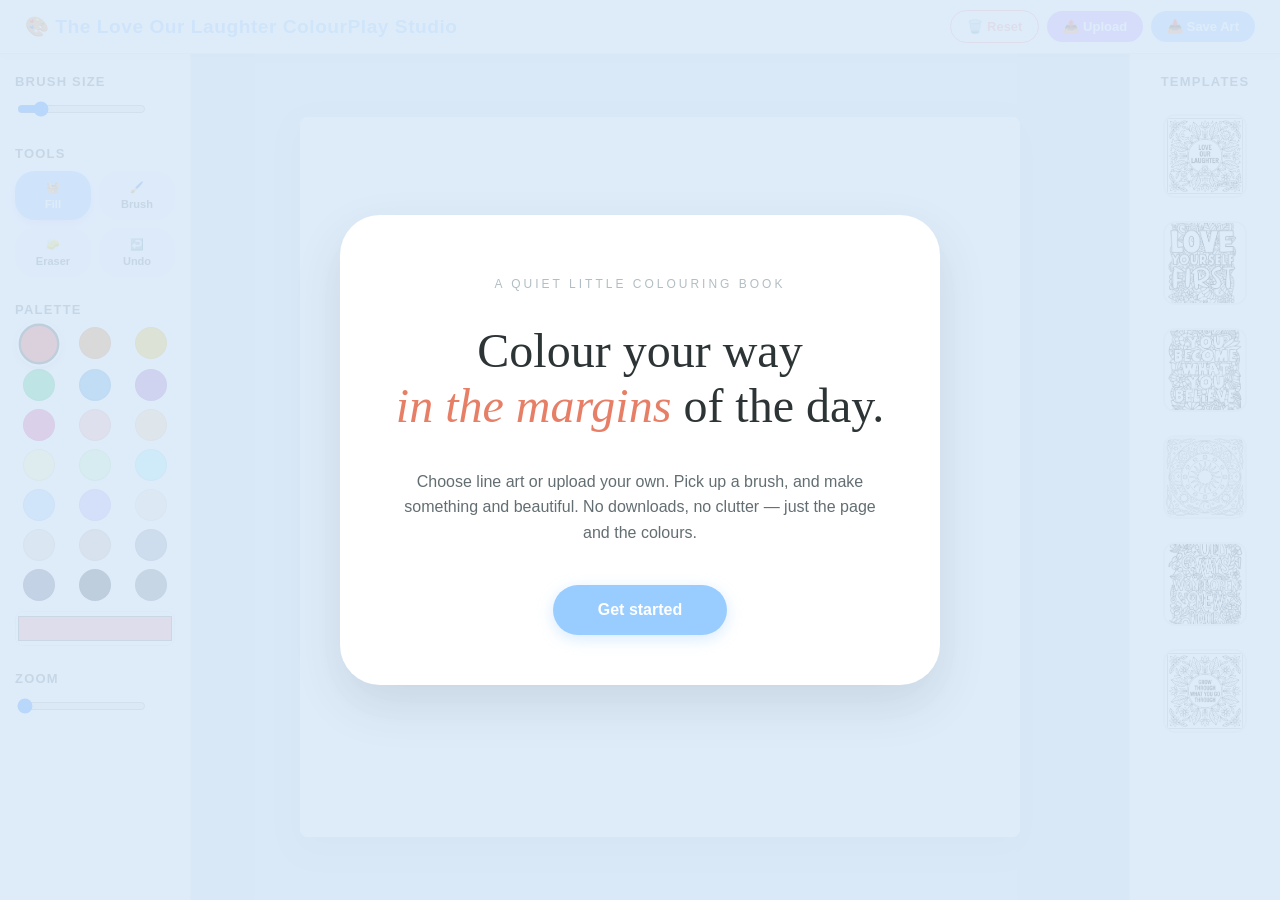
==== commit fb0f324f: "Update index.html" ====
--- a/index.html
+++ b/index.html
@@ -345,8 +345,8 @@
             <div class="tool-section">
                 <span class="slider-label">Tools</span>
                 <div class="tool-grid">
-                    <button id="btn-fill" onclick="setTool('fill')"><span>🧺</span> Fill</button>
-                    <button id="btn-brush" class="tool-active" onclick="setTool('brush')"><span>🖌️</span> Brush</button>
+                    <button id="btn-fill" class="tool-active" onclick="setTool('fill')"><span>🧺</span> Fill</button>
+                    <button id="btn-brush" onclick="setTool('brush')"><span>🖌️</span> Brush</button>
                     <button id="btn-erase" onclick="setTool('erase')"><span>🧽</span> Eraser</button>
                     <button class="btn-undo" onclick="undo()"><span>↩️</span> Undo</button>
                 </div>
@@ -404,7 +404,7 @@
         const brushSlider = document.getElementById('brushSize');
         
         let currentColor = '#e74c3c';
-        let currentTool = 'brush';
+        let currentTool = 'fill';
         let history = [];
         let isDrawing = false;
 
